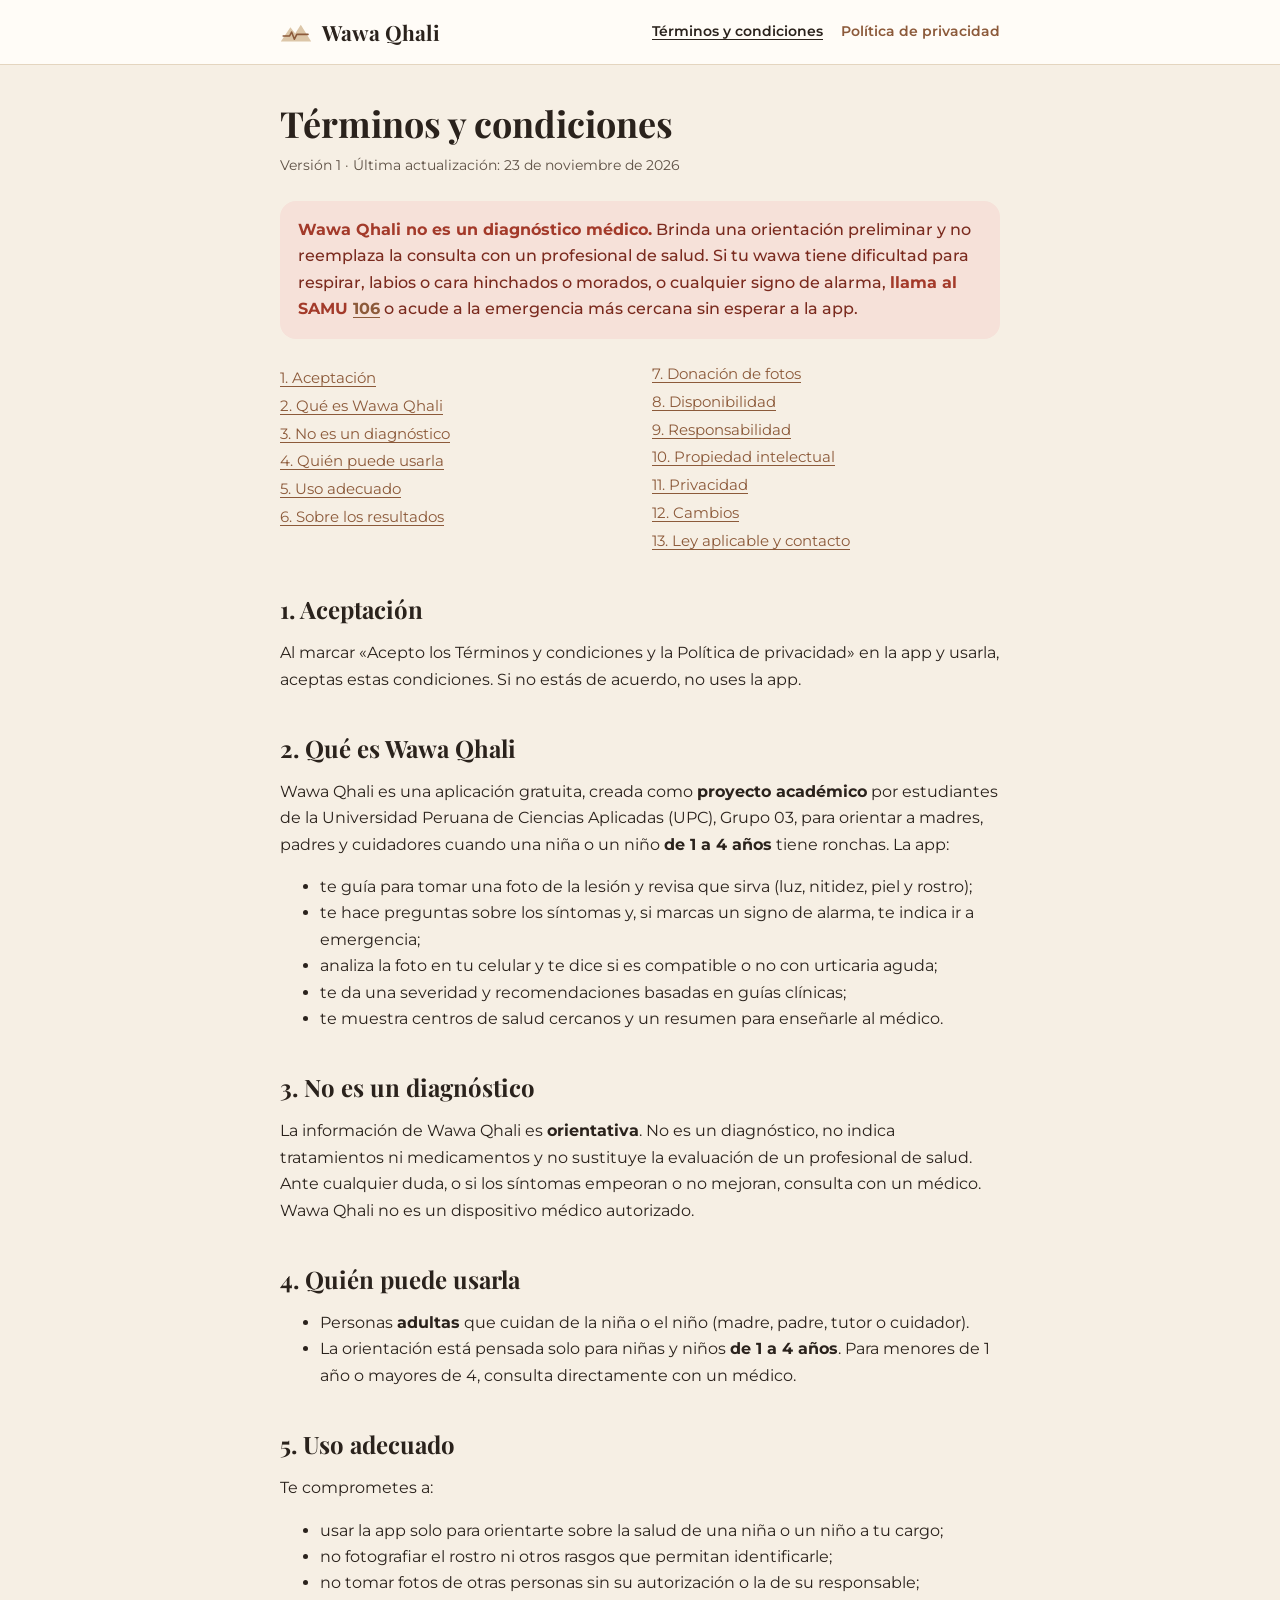
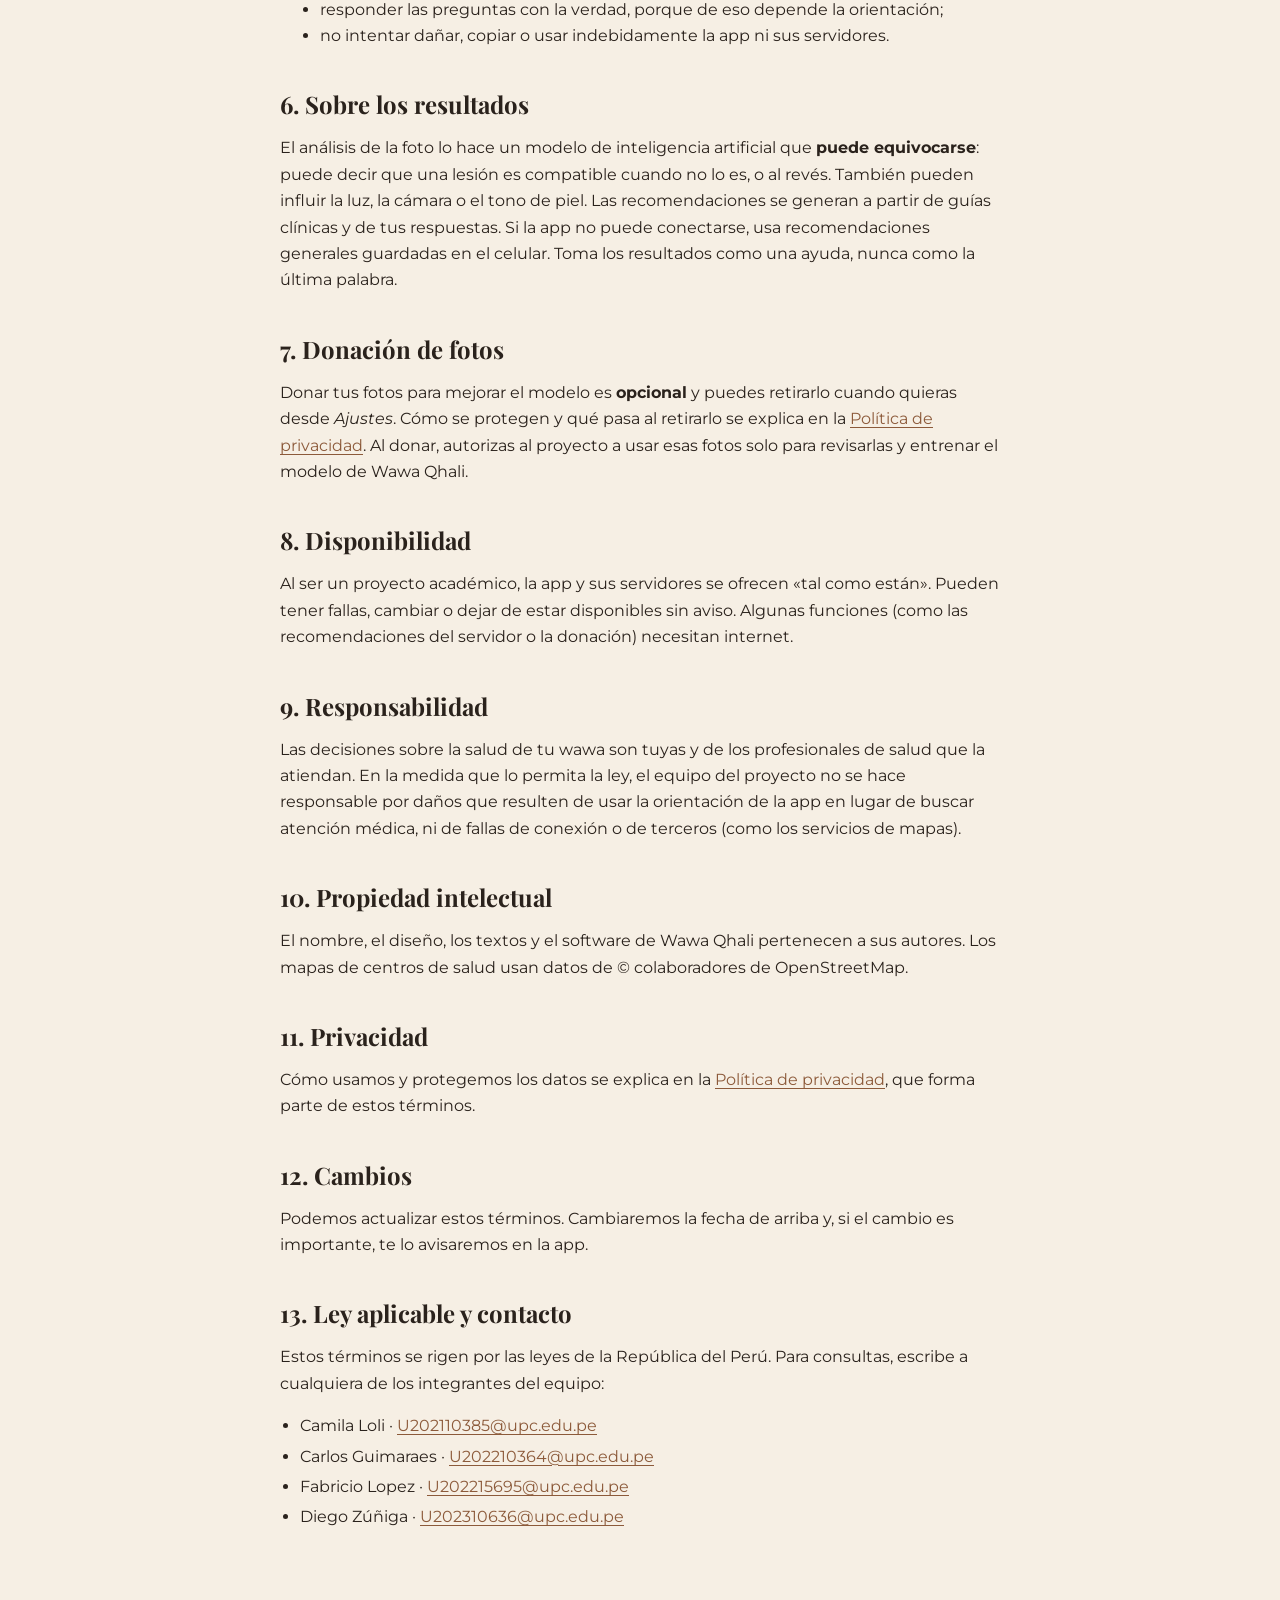
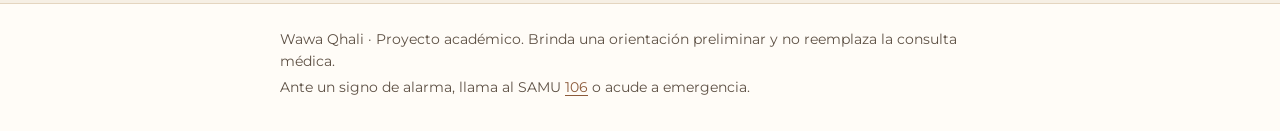
==== terminos.html @ 7e6a8cab "feat: add terms and conditions page" ====
<!doctype html>
<html lang="es">
<head>
<meta charset="utf-8">
<meta name="viewport" content="width=device-width, initial-scale=1">
<title>Términos y condiciones · Wawa Qhali</title>
<meta name="description" content="Condiciones de uso de Wawa Qhali, orientación preliminar ante ronchas en niñas y niños de 1 a 4 años.">
<link rel="icon" href="favicon.svg" type="image/svg+xml">
<link rel="preconnect" href="https://fonts.googleapis.com">
<link rel="preconnect" href="https://fonts.gstatic.com" crossorigin>
<link href="https://fonts.googleapis.com/css2?family=Montserrat:wght@400;500;600;700&family=Playfair+Display:wght@600;700&display=swap" rel="stylesheet">
<link rel="stylesheet" href="styles.css">
</head>
<body>
<header class="cabecera">
  <div class="cabecera__dentro">
    <a class="marca" href="./"><img src="favicon.svg" width="32" height="32" alt="">Wawa Qhali</a>
    <nav aria-label="Documentos">
      <a href="terminos.html" aria-current="page">Términos y condiciones</a>
      <a href="privacidad.html">Política de privacidad</a>
    </nav>
  </div>
</header>

<main>
  <h1>Términos y condiciones</h1>
  <p class="fecha">Versión 1 · Última actualización: 23 de noviembre de 2026</p>

  <div class="aviso" role="note">
    <strong>Wawa Qhali no es un diagnóstico médico.</strong> Brinda una orientación preliminar y no reemplaza la consulta con un profesional de salud. Si tu wawa tiene dificultad para respirar, labios o cara hinchados o morados, o cualquier signo de alarma, <strong>llama al SAMU <a href="tel:106">106</a></strong> o acude a la emergencia más cercana sin esperar a la app.
  </div>

  <nav aria-label="Contenido">
    <ul class="indice">
      <li><a href="#aceptacion">1. Aceptación</a></li>
      <li><a href="#servicio">2. Qué es Wawa Qhali</a></li>
      <li><a href="#no-diagnostico">3. No es un diagnóstico</a></li>
      <li><a href="#quien">4. Quién puede usarla</a></li>
      <li><a href="#uso">5. Uso adecuado</a></li>
      <li><a href="#resultados">6. Sobre los resultados</a></li>
      <li><a href="#donacion">7. Donación de fotos</a></li>
      <li><a href="#disponibilidad">8. Disponibilidad</a></li>
      <li><a href="#responsabilidad">9. Responsabilidad</a></li>
      <li><a href="#propiedad">10. Propiedad intelectual</a></li>
      <li><a href="#privacidad">11. Privacidad</a></li>
      <li><a href="#cambios">12. Cambios</a></li>
      <li><a href="#ley">13. Ley aplicable y contacto</a></li>
    </ul>
  </nav>

  <h2 id="aceptacion">1. Aceptación</h2>
  <p>Al marcar «Acepto los Términos y condiciones y la Política de privacidad» en la app y usarla, aceptas estas condiciones. Si no estás de acuerdo, no uses la app.</p>

  <h2 id="servicio">2. Qué es Wawa Qhali</h2>
  <p>Wawa Qhali es una aplicación gratuita, creada como <strong>proyecto académico</strong> por estudiantes de la Universidad Peruana de Ciencias Aplicadas (UPC), Grupo 03, para orientar a madres, padres y cuidadores cuando una niña o un niño <strong>de 1 a 4 años</strong> tiene ronchas. La app:</p>
  <ul>
    <li>te guía para tomar una foto de la lesión y revisa que sirva (luz, nitidez, piel y rostro);</li>
    <li>te hace preguntas sobre los síntomas y, si marcas un signo de alarma, te indica ir a emergencia;</li>
    <li>analiza la foto en tu celular y te dice si es compatible o no con urticaria aguda;</li>
    <li>te da una severidad y recomendaciones basadas en guías clínicas;</li>
    <li>te muestra centros de salud cercanos y un resumen para enseñarle al médico.</li>
  </ul>

  <h2 id="no-diagnostico">3. No es un diagnóstico</h2>
  <p>La información de Wawa Qhali es <strong>orientativa</strong>. No es un diagnóstico, no indica tratamientos ni medicamentos y no sustituye la evaluación de un profesional de salud. Ante cualquier duda, o si los síntomas empeoran o no mejoran, consulta con un médico. Wawa Qhali no es un dispositivo médico autorizado.</p>

  <h2 id="quien">4. Quién puede usarla</h2>
  <ul>
    <li>Personas <strong>adultas</strong> que cuidan de la niña o el niño (madre, padre, tutor o cuidador).</li>
    <li>La orientación está pensada solo para niñas y niños <strong>de 1 a 4 años</strong>. Para menores de 1 año o mayores de 4, consulta directamente con un médico.</li>
  </ul>

  <h2 id="uso">5. Uso adecuado</h2>
  <p>Te comprometes a:</p>
  <ul>
    <li>usar la app solo para orientarte sobre la salud de una niña o un niño a tu cargo;</li>
    <li>no fotografiar el rostro ni otros rasgos que permitan identificarle;</li>
    <li>no tomar fotos de otras personas sin su autorización o la de su responsable;</li>
    <li>responder las preguntas con la verdad, porque de eso depende la orientación;</li>
    <li>no intentar dañar, copiar o usar indebidamente la app ni sus servidores.</li>
  </ul>

  <h2 id="resultados">6. Sobre los resultados</h2>
  <p>El análisis de la foto lo hace un modelo de inteligencia artificial que <strong>puede equivocarse</strong>: puede decir que una lesión es compatible cuando no lo es, o al revés. También pueden influir la luz, la cámara o el tono de piel. Las recomendaciones se generan a partir de guías clínicas y de tus respuestas. Si la app no puede conectarse, usa recomendaciones generales guardadas en el celular. Toma los resultados como una ayuda, nunca como la última palabra.</p>

  <h2 id="donacion">7. Donación de fotos</h2>
  <p>Donar tus fotos para mejorar el modelo es <strong>opcional</strong> y puedes retirarlo cuando quieras desde <em>Ajustes</em>. Cómo se protegen y qué pasa al retirarlo se explica en la <a href="privacidad.html#donacion">Política de privacidad</a>. Al donar, autorizas al proyecto a usar esas fotos solo para revisarlas y entrenar el modelo de Wawa Qhali.</p>

  <h2 id="disponibilidad">8. Disponibilidad</h2>
  <p>Al ser un proyecto académico, la app y sus servidores se ofrecen «tal como están». Pueden tener fallas, cambiar o dejar de estar disponibles sin aviso. Algunas funciones (como las recomendaciones del servidor o la donación) necesitan internet.</p>

  <h2 id="responsabilidad">9. Responsabilidad</h2>
  <p>Las decisiones sobre la salud de tu wawa son tuyas y de los profesionales de salud que la atiendan. En la medida que lo permita la ley, el equipo del proyecto no se hace responsable por daños que resulten de usar la orientación de la app en lugar de buscar atención médica, ni de fallas de conexión o de terceros (como los servicios de mapas).</p>

  <h2 id="propiedad">10. Propiedad intelectual</h2>
  <p>El nombre, el diseño, los textos y el software de Wawa Qhali pertenecen a sus autores. Los mapas de centros de salud usan datos de © colaboradores de OpenStreetMap.</p>

  <h2 id="privacidad">11. Privacidad</h2>
  <p>Cómo usamos y protegemos los datos se explica en la <a href="privacidad.html">Política de privacidad</a>, que forma parte de estos términos.</p>

  <h2 id="cambios">12. Cambios</h2>
  <p>Podemos actualizar estos términos. Cambiaremos la fecha de arriba y, si el cambio es importante, te lo avisaremos en la app.</p>

  <h2 id="ley">13. Ley aplicable y contacto</h2>
  <p>Estos términos se rigen por las leyes de la República del Perú. Para consultas, escribe a cualquiera de los integrantes del equipo:</p>
  <ul class="contactos">
    <li>Camila Loli · <a href="mailto:U202110385@upc.edu.pe">U202110385@upc.edu.pe</a></li>
    <li>Carlos Guimaraes · <a href="mailto:U202210364@upc.edu.pe">U202210364@upc.edu.pe</a></li>
    <li>Fabricio Lopez · <a href="mailto:U202215695@upc.edu.pe">U202215695@upc.edu.pe</a></li>
    <li>Diego Zúñiga · <a href="mailto:U202310636@upc.edu.pe">U202310636@upc.edu.pe</a></li>
  </ul>
</main>

<footer class="pie">
  <div class="pie__dentro">
    <p>Wawa Qhali · Proyecto académico. Brinda una orientación preliminar y no reemplaza la consulta médica.</p>
    <p>Ante un signo de alarma, llama al SAMU <a href="tel:106">106</a> o acude a emergencia.</p>
  </div>
</footer>
</body>
</html>
---- styles.css ----
/* Wawa Qhali · términos y privacidad. Misma paleta y letras que la app. */
:root {
  --crema: #f6efe4;
  --arena: #ede1cf;
  --superficie: #fffcf7;
  --borde: #e4d5bf;
  --tinta: #2a221c;
  --suave: #5e5145;
  --caramelo: #8c5a3a;
  --caramelo-oscuro: #6b4429;
  --terracota: #a33a2a;
  --terracota-fondo: #f6e1d9;
}

* { box-sizing: border-box; }

html { scroll-behavior: smooth; }

body {
  margin: 0;
  background: var(--crema);
  color: var(--tinta);
  font-family: Montserrat, system-ui, sans-serif;
  font-size: 16px;
  line-height: 1.65;
}

a { color: var(--caramelo); text-underline-offset: 3px; }
a:hover { color: var(--caramelo-oscuro); }
a:focus-visible { outline: 3px solid var(--caramelo); outline-offset: 2px; border-radius: 4px; }

.cabecera {
  background: var(--superficie);
  border-bottom: 1px solid var(--borde);
}

.cabecera__dentro,
main,
.pie__dentro {
  width: 100%;
  max-width: 760px;
  margin: 0 auto;
  padding: 0 20px;
}

.cabecera__dentro {
  min-height: 64px;
  display: flex;
  flex-wrap: wrap;
  align-items: center;
  justify-content: space-between;
  gap: 8px 16px;
}

.marca {
  display: flex;
  align-items: center;
  gap: 10px;
  font-family: "Playfair Display", Georgia, serif;
  font-size: 21px;
  font-weight: 700;
  color: var(--tinta);
  text-decoration: none;
}

.cabecera nav { display: flex; flex-wrap: wrap; gap: 4px 18px; font-size: 14px; font-weight: 600; }
.cabecera nav a { text-decoration: none; padding: 10px 0; }
.cabecera nav a[aria-current="page"] { color: var(--tinta); text-decoration: underline; }

main { padding-top: 36px; padding-bottom: 56px; }

h1, h2, h3 { font-family: "Playfair Display", Georgia, serif; line-height: 1.25; }
h1 { font-size: 36px; margin: 0 0 8px; }
h2 { font-size: 24px; margin: 40px 0 10px; scroll-margin-top: 16px; }
h3 { font-size: 18px; margin: 24px 0 6px; }

.fecha { margin: 0; font-size: 14px; color: var(--suave); }

.aviso {
  margin: 24px 0;
  padding: 16px 18px;
  border-radius: 16px;
  background: var(--terracota-fondo);
  color: #7a2a1e;
  font-weight: 500;
}
.aviso strong { color: var(--terracota); }

.tarjeta {
  margin: 20px 0;
  padding: 18px 20px;
  border-radius: 18px;
  background: var(--superficie);
  border: 1px solid var(--borde);
}

.indice { padding: 0; margin: 0; list-style: none; columns: 2 220px; column-gap: 24px; font-size: 14.5px; }
.indice li { margin: 4px 0; break-inside: avoid; }

table { width: 100%; border-collapse: collapse; margin: 12px 0; font-size: 14.5px; }
th, td { text-align: left; vertical-align: top; padding: 10px 12px; border-bottom: 1px solid var(--borde); }
th { background: var(--arena); font-weight: 700; }
.tabla { overflow-x: auto; border-radius: 14px; border: 1px solid var(--borde); background: var(--superficie); }
.tabla table { margin: 0; }

.contactos { padding-left: 20px; }
.contactos li { margin: 4px 0; overflow-wrap: anywhere; }

.pendiente { background: #f3e4c8; color: #7a4e12; padding: 0 4px; border-radius: 4px; font-weight: 600; }

.botones { display: flex; flex-wrap: wrap; gap: 12px; margin-top: 24px; }
.boton {
  display: inline-flex;
  align-items: center;
  min-height: 52px;
  padding: 0 22px;
  border-radius: 16px;
  background: var(--caramelo);
  color: #fff8ee;
  font-weight: 600;
  text-decoration: none;
}
.boton:hover { background: var(--caramelo-oscuro); color: #fff8ee; }
.boton--borde { background: transparent; color: var(--caramelo); border: 1.5px solid var(--caramelo); }
.boton--borde:hover { background: var(--arena); color: var(--caramelo-oscuro); }

.pie { border-top: 1px solid var(--borde); background: var(--superficie); font-size: 13.5px; color: var(--suave); }
.pie__dentro { padding-top: 20px; padding-bottom: 28px; }
.pie p { margin: 4px 0; }

@media (max-width: 520px) {
  h1 { font-size: 29px; }
  h2 { font-size: 21px; }
  main { padding-top: 26px; }
}
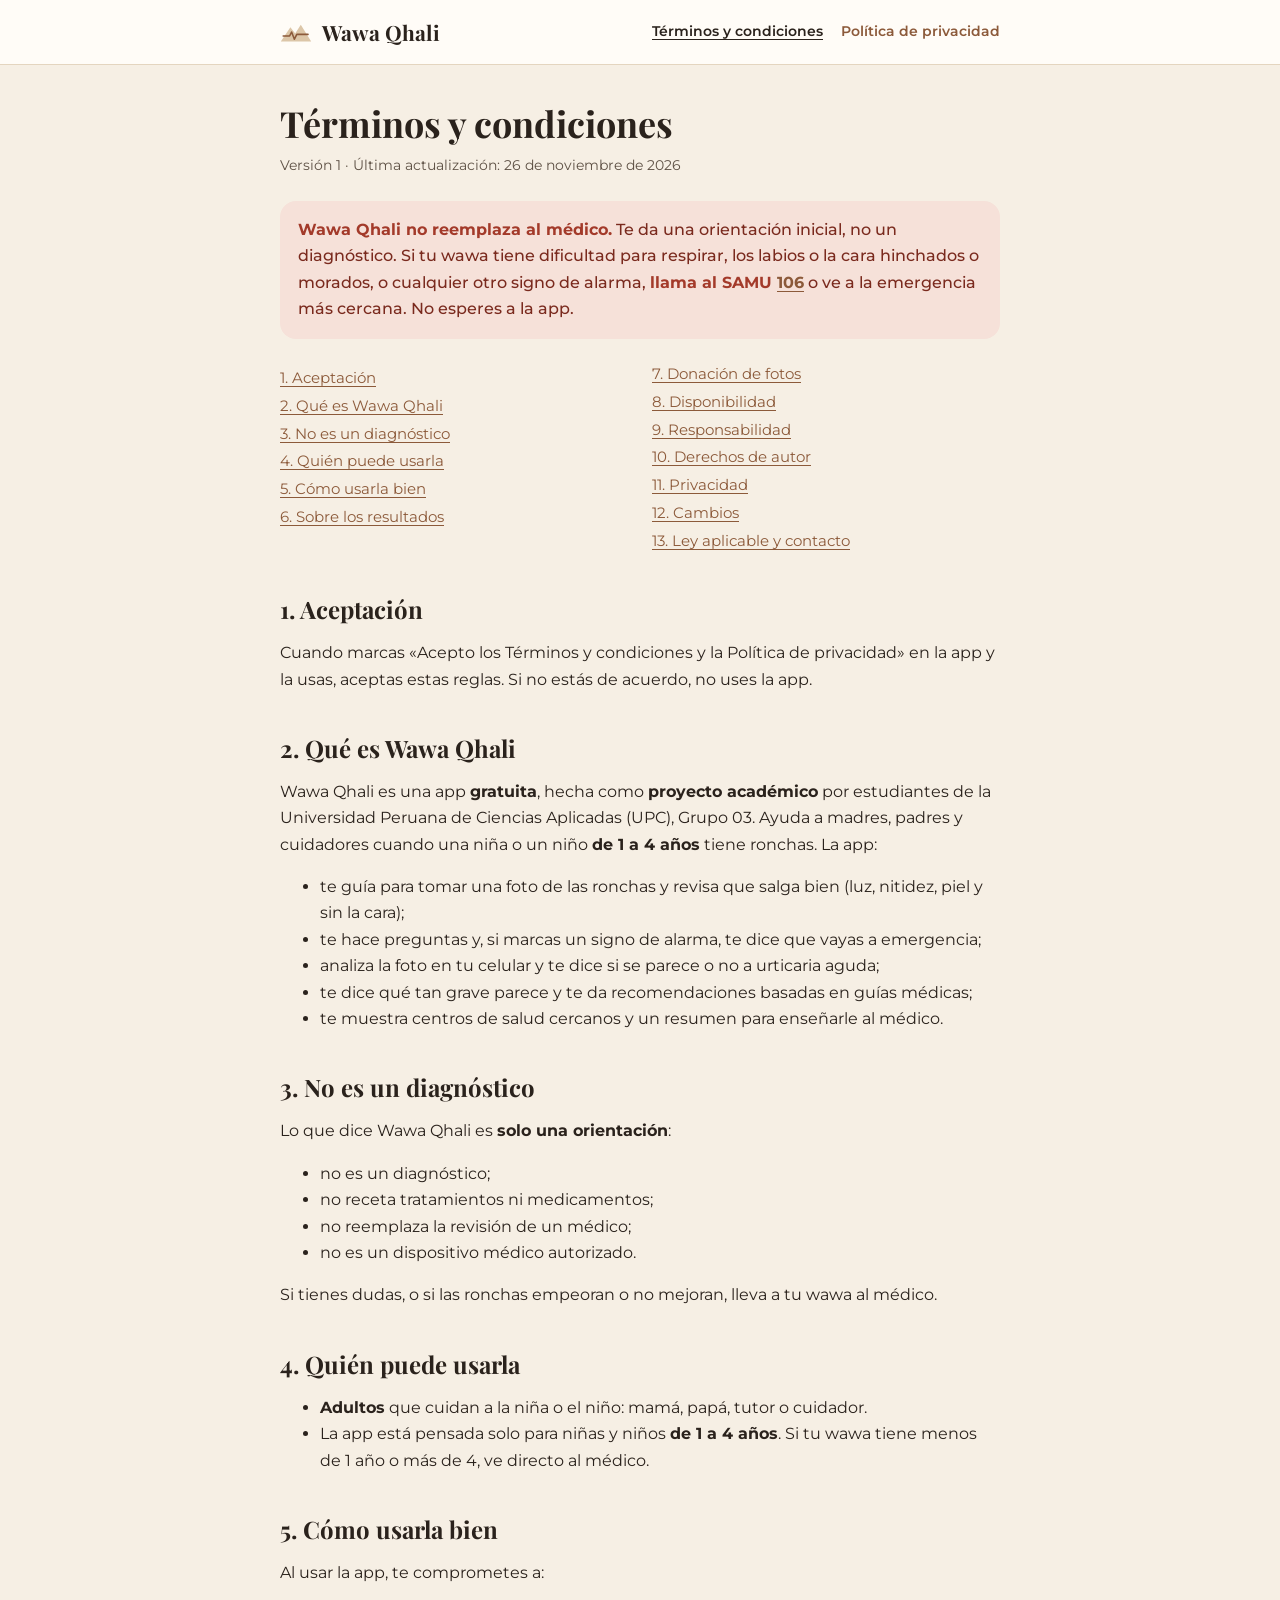
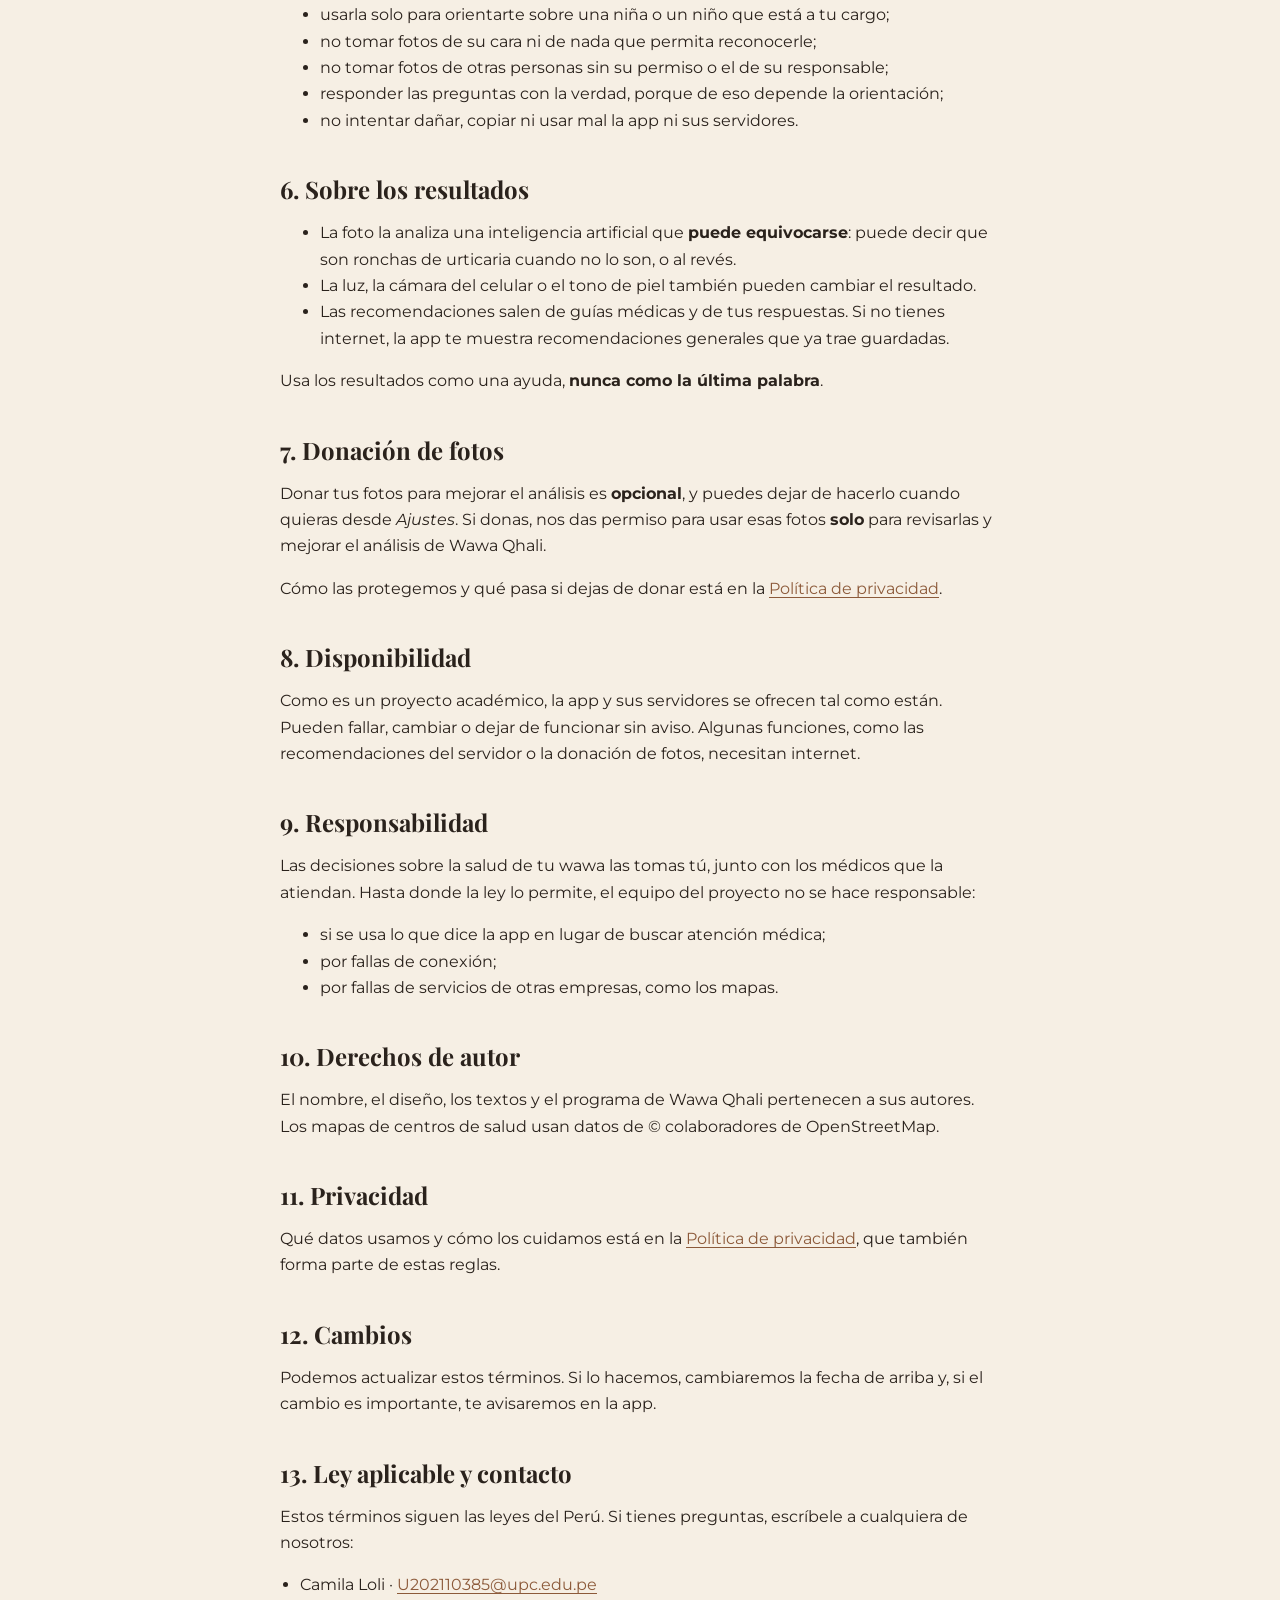
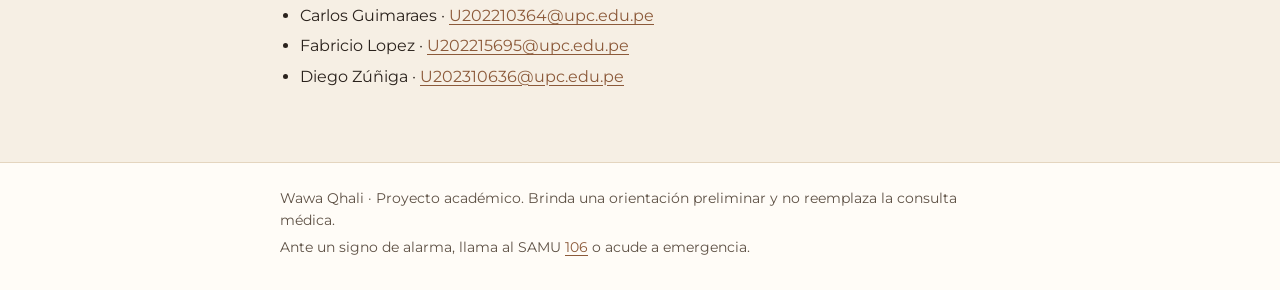
==== commit 4133b853: "feat: update t&c and privacy politics" ====
--- a/terminos.html
+++ b/terminos.html
@@ -24,10 +24,10 @@
 
 <main>
   <h1>Términos y condiciones</h1>
-  <p class="fecha">Versión 1 · Última actualización: 23 de noviembre de 2026</p>
+  <p class="fecha">Versión 1 · Última actualización: 26 de noviembre de 2026</p>
 
   <div class="aviso" role="note">
-    <strong>Wawa Qhali no es un diagnóstico médico.</strong> Brinda una orientación preliminar y no reemplaza la consulta con un profesional de salud. Si tu wawa tiene dificultad para respirar, labios o cara hinchados o morados, o cualquier signo de alarma, <strong>llama al SAMU <a href="tel:106">106</a></strong> o acude a la emergencia más cercana sin esperar a la app.
+    <strong>Wawa Qhali no reemplaza al médico.</strong> Te da una orientación inicial, no un diagnóstico. Si tu wawa tiene dificultad para respirar, los labios o la cara hinchados o morados, o cualquier otro signo de alarma, <strong>llama al SAMU <a href="tel:106">106</a></strong> o ve a la emergencia más cercana. No esperes a la app.
   </div>
 
   <nav aria-label="Contenido">
@@ -36,12 +36,12 @@
       <li><a href="#servicio">2. Qué es Wawa Qhali</a></li>
       <li><a href="#no-diagnostico">3. No es un diagnóstico</a></li>
       <li><a href="#quien">4. Quién puede usarla</a></li>
-      <li><a href="#uso">5. Uso adecuado</a></li>
+      <li><a href="#uso">5. Cómo usarla bien</a></li>
       <li><a href="#resultados">6. Sobre los resultados</a></li>
       <li><a href="#donacion">7. Donación de fotos</a></li>
       <li><a href="#disponibilidad">8. Disponibilidad</a></li>
       <li><a href="#responsabilidad">9. Responsabilidad</a></li>
-      <li><a href="#propiedad">10. Propiedad intelectual</a></li>
+      <li><a href="#propiedad">10. Derechos de autor</a></li>
       <li><a href="#privacidad">11. Privacidad</a></li>
       <li><a href="#cambios">12. Cambios</a></li>
       <li><a href="#ley">13. Ley aplicable y contacto</a></li>
@@ -49,60 +49,78 @@
   </nav>
 
   <h2 id="aceptacion">1. Aceptación</h2>
-  <p>Al marcar «Acepto los Términos y condiciones y la Política de privacidad» en la app y usarla, aceptas estas condiciones. Si no estás de acuerdo, no uses la app.</p>
+  <p>Cuando marcas «Acepto los Términos y condiciones y la Política de privacidad» en la app y la usas, aceptas estas reglas. Si no estás de acuerdo, no uses la app.</p>
 
   <h2 id="servicio">2. Qué es Wawa Qhali</h2>
-  <p>Wawa Qhali es una aplicación gratuita, creada como <strong>proyecto académico</strong> por estudiantes de la Universidad Peruana de Ciencias Aplicadas (UPC), Grupo 03, para orientar a madres, padres y cuidadores cuando una niña o un niño <strong>de 1 a 4 años</strong> tiene ronchas. La app:</p>
+  <p>Wawa Qhali es una app <strong>gratuita</strong>, hecha como <strong>proyecto académico</strong> por estudiantes de la Universidad Peruana de Ciencias Aplicadas (UPC), Grupo 03. Ayuda a madres, padres y cuidadores cuando una niña o un niño <strong>de 1 a 4 años</strong> tiene ronchas. La app:</p>
   <ul>
-    <li>te guía para tomar una foto de la lesión y revisa que sirva (luz, nitidez, piel y rostro);</li>
-    <li>te hace preguntas sobre los síntomas y, si marcas un signo de alarma, te indica ir a emergencia;</li>
-    <li>analiza la foto en tu celular y te dice si es compatible o no con urticaria aguda;</li>
-    <li>te da una severidad y recomendaciones basadas en guías clínicas;</li>
+    <li>te guía para tomar una foto de las ronchas y revisa que salga bien (luz, nitidez, piel y sin la cara);</li>
+    <li>te hace preguntas y, si marcas un signo de alarma, te dice que vayas a emergencia;</li>
+    <li>analiza la foto en tu celular y te dice si se parece o no a urticaria aguda;</li>
+    <li>te dice qué tan grave parece y te da recomendaciones basadas en guías médicas;</li>
     <li>te muestra centros de salud cercanos y un resumen para enseñarle al médico.</li>
   </ul>
 
   <h2 id="no-diagnostico">3. No es un diagnóstico</h2>
-  <p>La información de Wawa Qhali es <strong>orientativa</strong>. No es un diagnóstico, no indica tratamientos ni medicamentos y no sustituye la evaluación de un profesional de salud. Ante cualquier duda, o si los síntomas empeoran o no mejoran, consulta con un médico. Wawa Qhali no es un dispositivo médico autorizado.</p>
+  <p>Lo que dice Wawa Qhali es <strong>solo una orientación</strong>:</p>
+  <ul>
+    <li>no es un diagnóstico;</li>
+    <li>no receta tratamientos ni medicamentos;</li>
+    <li>no reemplaza la revisión de un médico;</li>
+    <li>no es un dispositivo médico autorizado.</li>
+  </ul>
+  <p>Si tienes dudas, o si las ronchas empeoran o no mejoran, lleva a tu wawa al médico.</p>
 
   <h2 id="quien">4. Quién puede usarla</h2>
   <ul>
-    <li>Personas <strong>adultas</strong> que cuidan de la niña o el niño (madre, padre, tutor o cuidador).</li>
-    <li>La orientación está pensada solo para niñas y niños <strong>de 1 a 4 años</strong>. Para menores de 1 año o mayores de 4, consulta directamente con un médico.</li>
+    <li><strong>Adultos</strong> que cuidan a la niña o el niño: mamá, papá, tutor o cuidador.</li>
+    <li>La app está pensada solo para niñas y niños <strong>de 1 a 4 años</strong>. Si tu wawa tiene menos de 1 año o más de 4, ve directo al médico.</li>
   </ul>
 
-  <h2 id="uso">5. Uso adecuado</h2>
-  <p>Te comprometes a:</p>
+  <h2 id="uso">5. Cómo usarla bien</h2>
+  <p>Al usar la app, te comprometes a:</p>
   <ul>
-    <li>usar la app solo para orientarte sobre la salud de una niña o un niño a tu cargo;</li>
-    <li>no fotografiar el rostro ni otros rasgos que permitan identificarle;</li>
-    <li>no tomar fotos de otras personas sin su autorización o la de su responsable;</li>
+    <li>usarla solo para orientarte sobre una niña o un niño que está a tu cargo;</li>
+    <li>no tomar fotos de su cara ni de nada que permita reconocerle;</li>
+    <li>no tomar fotos de otras personas sin su permiso o el de su responsable;</li>
     <li>responder las preguntas con la verdad, porque de eso depende la orientación;</li>
-    <li>no intentar dañar, copiar o usar indebidamente la app ni sus servidores.</li>
+    <li>no intentar dañar, copiar ni usar mal la app ni sus servidores.</li>
   </ul>
 
   <h2 id="resultados">6. Sobre los resultados</h2>
-  <p>El análisis de la foto lo hace un modelo de inteligencia artificial que <strong>puede equivocarse</strong>: puede decir que una lesión es compatible cuando no lo es, o al revés. También pueden influir la luz, la cámara o el tono de piel. Las recomendaciones se generan a partir de guías clínicas y de tus respuestas. Si la app no puede conectarse, usa recomendaciones generales guardadas en el celular. Toma los resultados como una ayuda, nunca como la última palabra.</p>
+  <ul>
+    <li>La foto la analiza una inteligencia artificial que <strong>puede equivocarse</strong>: puede decir que son ronchas de urticaria cuando no lo son, o al revés.</li>
+    <li>La luz, la cámara del celular o el tono de piel también pueden cambiar el resultado.</li>
+    <li>Las recomendaciones salen de guías médicas y de tus respuestas. Si no tienes internet, la app te muestra recomendaciones generales que ya trae guardadas.</li>
+  </ul>
+  <p>Usa los resultados como una ayuda, <strong>nunca como la última palabra</strong>.</p>
 
   <h2 id="donacion">7. Donación de fotos</h2>
-  <p>Donar tus fotos para mejorar el modelo es <strong>opcional</strong> y puedes retirarlo cuando quieras desde <em>Ajustes</em>. Cómo se protegen y qué pasa al retirarlo se explica en la <a href="privacidad.html#donacion">Política de privacidad</a>. Al donar, autorizas al proyecto a usar esas fotos solo para revisarlas y entrenar el modelo de Wawa Qhali.</p>
+  <p>Donar tus fotos para mejorar el análisis es <strong>opcional</strong>, y puedes dejar de hacerlo cuando quieras desde <em>Ajustes</em>. Si donas, nos das permiso para usar esas fotos <strong>solo</strong> para revisarlas y mejorar el análisis de Wawa Qhali.</p>
+  <p>Cómo las protegemos y qué pasa si dejas de donar está en la <a href="privacidad.html#donacion">Política de privacidad</a>.</p>
 
   <h2 id="disponibilidad">8. Disponibilidad</h2>
-  <p>Al ser un proyecto académico, la app y sus servidores se ofrecen «tal como están». Pueden tener fallas, cambiar o dejar de estar disponibles sin aviso. Algunas funciones (como las recomendaciones del servidor o la donación) necesitan internet.</p>
+  <p>Como es un proyecto académico, la app y sus servidores se ofrecen tal como están. Pueden fallar, cambiar o dejar de funcionar sin aviso. Algunas funciones, como las recomendaciones del servidor o la donación de fotos, necesitan internet.</p>
 
   <h2 id="responsabilidad">9. Responsabilidad</h2>
-  <p>Las decisiones sobre la salud de tu wawa son tuyas y de los profesionales de salud que la atiendan. En la medida que lo permita la ley, el equipo del proyecto no se hace responsable por daños que resulten de usar la orientación de la app en lugar de buscar atención médica, ni de fallas de conexión o de terceros (como los servicios de mapas).</p>
+  <p>Las decisiones sobre la salud de tu wawa las tomas tú, junto con los médicos que la atiendan. Hasta donde la ley lo permite, el equipo del proyecto no se hace responsable:</p>
+  <ul>
+    <li>si se usa lo que dice la app en lugar de buscar atención médica;</li>
+    <li>por fallas de conexión;</li>
+    <li>por fallas de servicios de otras empresas, como los mapas.</li>
+  </ul>
 
-  <h2 id="propiedad">10. Propiedad intelectual</h2>
-  <p>El nombre, el diseño, los textos y el software de Wawa Qhali pertenecen a sus autores. Los mapas de centros de salud usan datos de © colaboradores de OpenStreetMap.</p>
+  <h2 id="propiedad">10. Derechos de autor</h2>
+  <p>El nombre, el diseño, los textos y el programa de Wawa Qhali pertenecen a sus autores. Los mapas de centros de salud usan datos de © colaboradores de OpenStreetMap.</p>
 
   <h2 id="privacidad">11. Privacidad</h2>
-  <p>Cómo usamos y protegemos los datos se explica en la <a href="privacidad.html">Política de privacidad</a>, que forma parte de estos términos.</p>
+  <p>Qué datos usamos y cómo los cuidamos está en la <a href="privacidad.html">Política de privacidad</a>, que también forma parte de estas reglas.</p>
 
   <h2 id="cambios">12. Cambios</h2>
-  <p>Podemos actualizar estos términos. Cambiaremos la fecha de arriba y, si el cambio es importante, te lo avisaremos en la app.</p>
+  <p>Podemos actualizar estos términos. Si lo hacemos, cambiaremos la fecha de arriba y, si el cambio es importante, te avisaremos en la app.</p>
 
   <h2 id="ley">13. Ley aplicable y contacto</h2>
-  <p>Estos términos se rigen por las leyes de la República del Perú. Para consultas, escribe a cualquiera de los integrantes del equipo:</p>
+  <p>Estos términos siguen las leyes del Perú. Si tienes preguntas, escríbele a cualquiera de nosotros:</p>
   <ul class="contactos">
     <li>Camila Loli · <a href="mailto:U202110385@upc.edu.pe">U202110385@upc.edu.pe</a></li>
     <li>Carlos Guimaraes · <a href="mailto:U202210364@upc.edu.pe">U202210364@upc.edu.pe</a></li>
